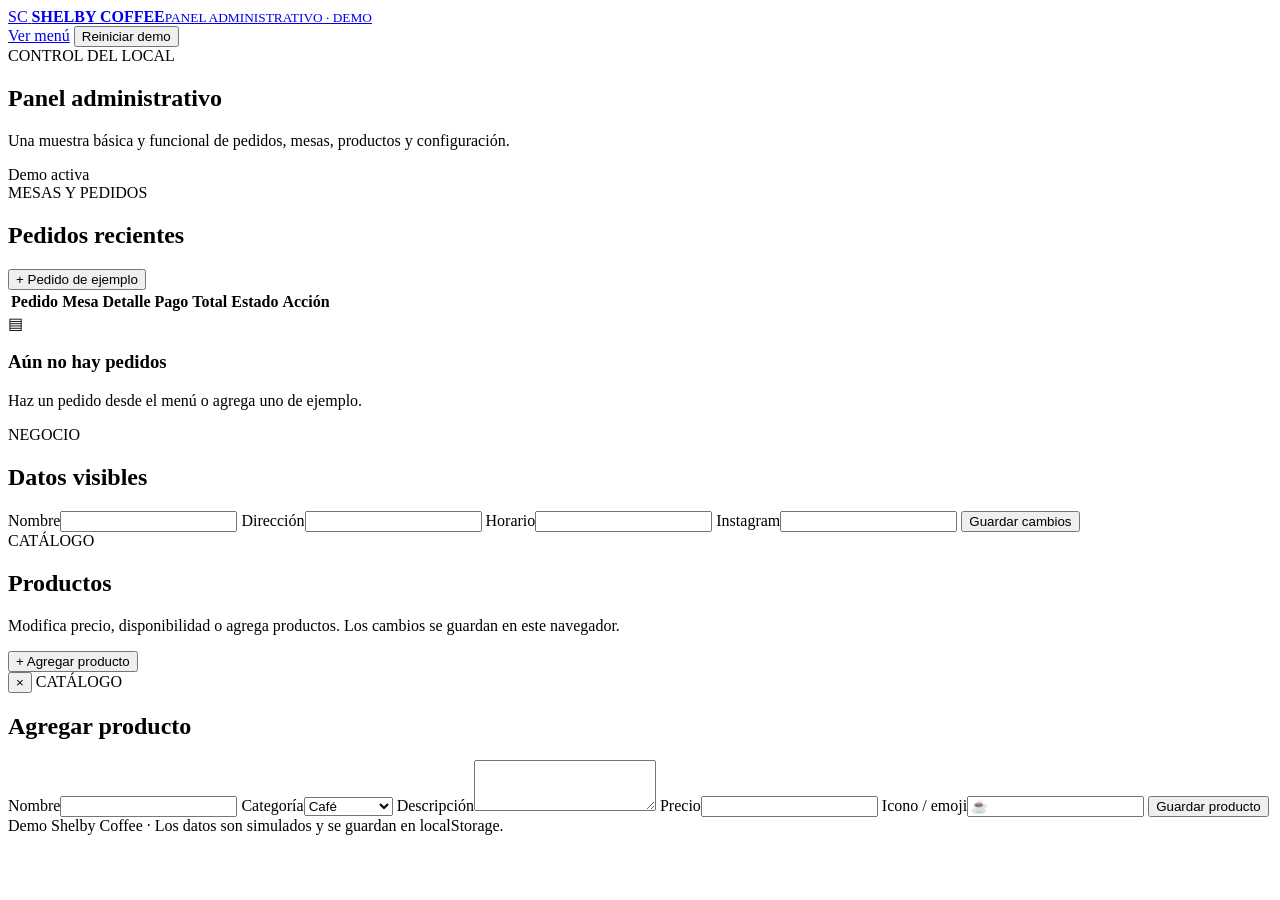
==== admin.html @ 5e713f21 "Add files via upload" ====
<!DOCTYPE html>
<html lang="es">
<head>
  <meta charset="UTF-8">
  <meta name="viewport" content="width=device-width, initial-scale=1.0">
  <title>Shelby Coffee | Panel administrativo demo</title>
  <link rel="stylesheet" href="assets/css/style.css">
</head>
<body class="admin-body">
  <header class="admin-topbar">
    <a class="brand" href="index.html">
      <span class="brand-mark">SC</span>
      <span><strong>SHELBY COFFEE</strong><small>PANEL ADMINISTRATIVO · DEMO</small></span>
    </a>
    <div class="admin-actions">
      <a class="btn btn-ghost light small" href="index.html">Ver menú</a>
      <button id="resetDemoBtn" class="btn btn-danger small">Reiniciar demo</button>
    </div>
  </header>

  <main class="admin-main">
    <section class="admin-heading">
      <div>
        <span class="eyebrow">CONTROL DEL LOCAL</span>
        <h1>Panel administrativo</h1>
        <p>Una muestra básica y funcional de pedidos, mesas, productos y configuración.</p>
      </div>
      <div class="live-chip"><span></span> Demo activa</div>
    </section>

    <section id="statsGrid" class="stats-grid"></section>

    <section class="admin-grid">
      <article class="admin-card admin-card-wide">
        <div class="card-heading">
          <div><span class="eyebrow">MESAS Y PEDIDOS</span><h2>Pedidos recientes</h2></div>
          <button id="seedOrderBtn" class="btn btn-secondary small">+ Pedido de ejemplo</button>
        </div>
        <div class="table-links" id="tableLinks"></div>
        <div class="table-scroll">
          <table class="orders-table">
            <thead><tr><th>Pedido</th><th>Mesa</th><th>Detalle</th><th>Pago</th><th>Total</th><th>Estado</th><th>Acción</th></tr></thead>
            <tbody id="ordersBody"></tbody>
          </table>
        </div>
        <div id="ordersEmpty" class="empty-state compact hidden"><span>▤</span><h3>Aún no hay pedidos</h3><p>Haz un pedido desde el menú o agrega uno de ejemplo.</p></div>
      </article>

      <article class="admin-card">
        <div class="card-heading"><div><span class="eyebrow">NEGOCIO</span><h2>Datos visibles</h2></div></div>
        <form id="settingsForm" class="settings-form">
          <label>Nombre<input class="input" name="name"></label>
          <label>Dirección<input class="input" name="address"></label>
          <label>Horario<input class="input" name="hours"></label>
          <label>Instagram<input class="input" name="instagram"></label>
          <button class="btn btn-primary full" type="submit">Guardar cambios</button>
        </form>
      </article>
    </section>

    <section class="admin-card products-admin">
      <div class="card-heading">
        <div><span class="eyebrow">CATÁLOGO</span><h2>Productos</h2><p>Modifica precio, disponibilidad o agrega productos. Los cambios se guardan en este navegador.</p></div>
        <button id="addProductBtn" class="btn btn-primary small">+ Agregar producto</button>
      </div>
      <div id="productAdminGrid" class="product-admin-grid"></div>
    </section>
  </main>

  <div id="productModal" class="modal hidden" role="dialog" aria-modal="true">
    <div class="modal-card modal-form-card">
      <button id="productModalClose" class="icon-button modal-close" aria-label="Cerrar">×</button>
      <span class="eyebrow">CATÁLOGO</span>
      <h2 id="productModalTitle">Agregar producto</h2>
      <form id="productForm" class="settings-form">
        <input type="hidden" name="id">
        <label>Nombre<input class="input" name="name" required></label>
        <label>Categoría<select class="input" name="category"><option>Café</option><option>Fríos</option><option>Desayunos</option><option>Dulce</option></select></label>
        <label>Descripción<textarea class="input" name="description" rows="3" required></textarea></label>
        <label>Precio<input class="input" type="number" min="0" step="100" name="price" required></label>
        <label>Icono / emoji<input class="input" name="icon" maxlength="4" placeholder="☕"></label>
        <button class="btn btn-primary full" type="submit">Guardar producto</button>
      </form>
    </div>
  </div>

  <footer class="admin-footer"><span>Demo Shelby Coffee · Los datos son simulados y se guardan en localStorage.</span></footer>
  <script type="module" src="assets/js/adminApp.js"></script>
</body>
</html>
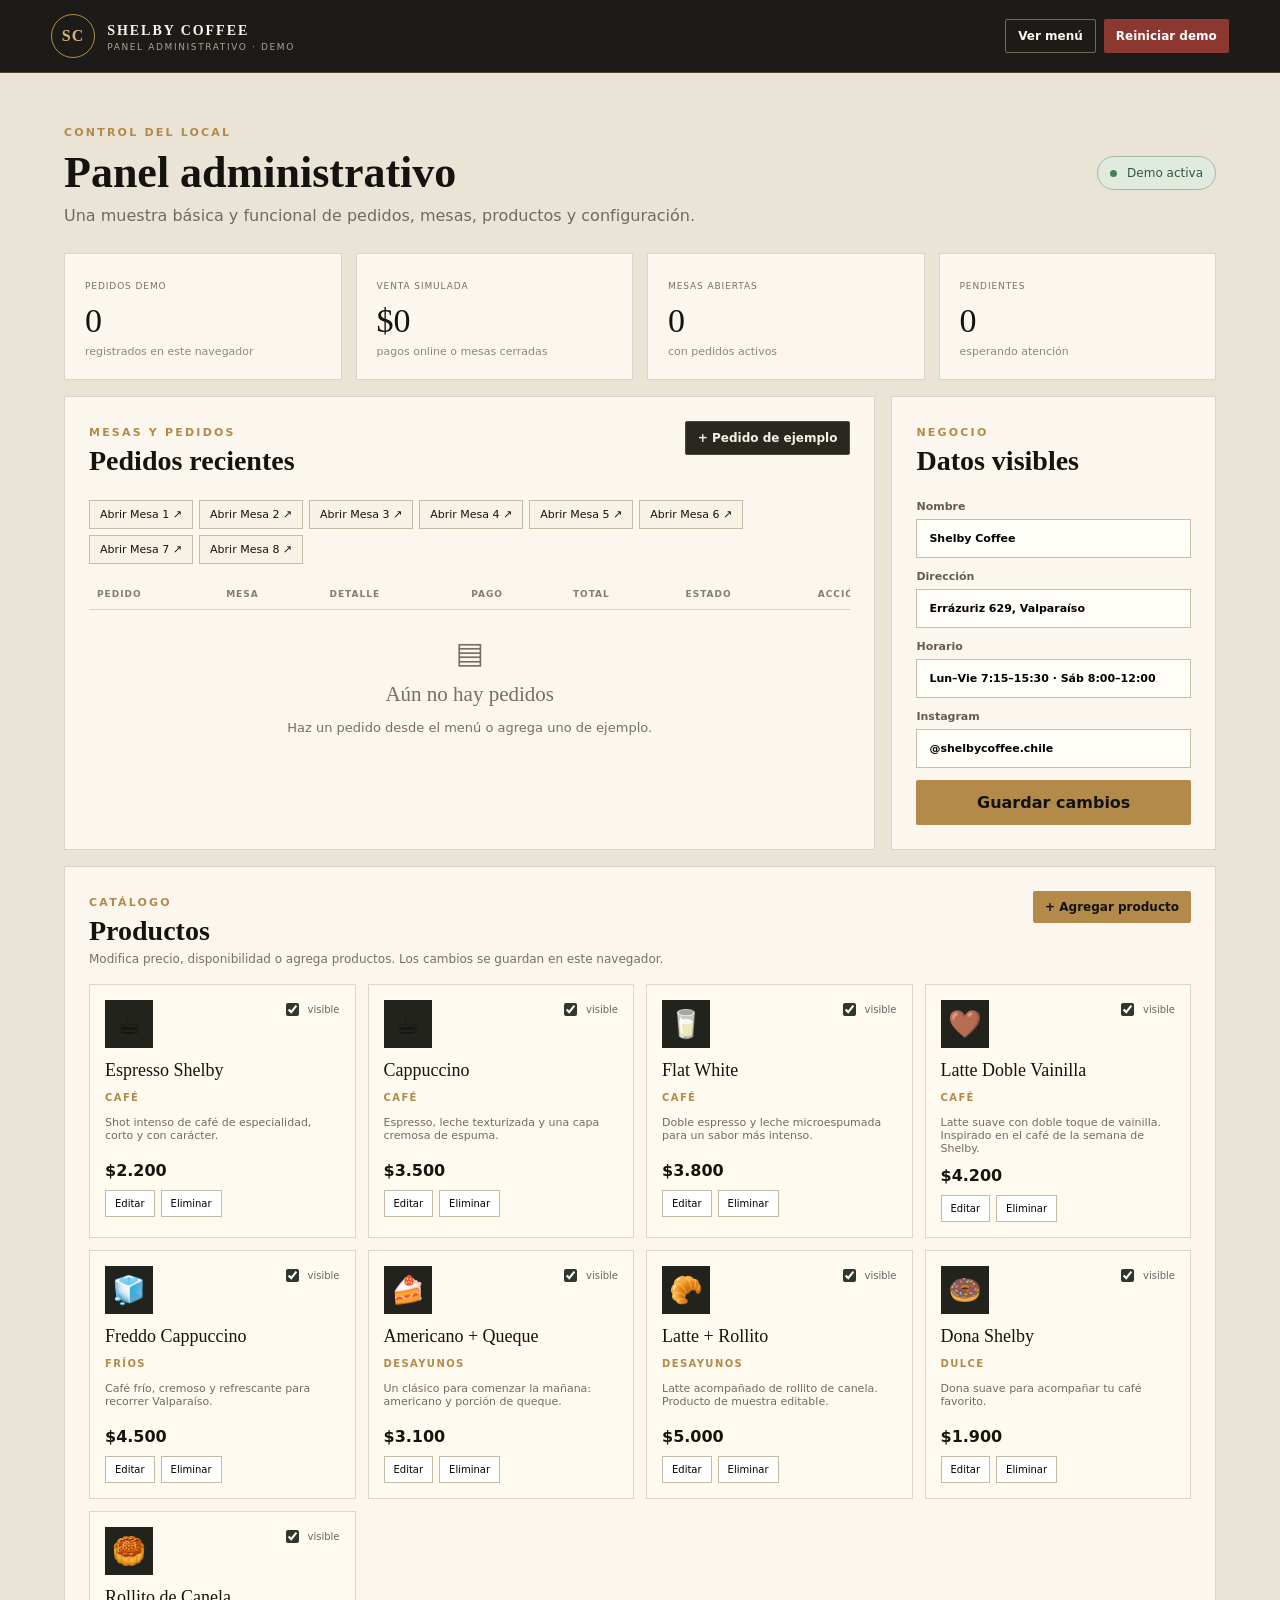
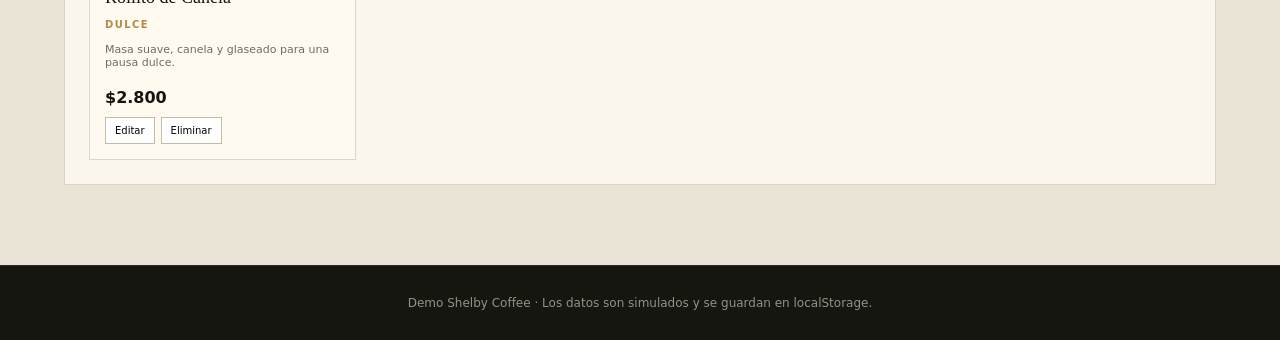
==== commit 58f6764b: "Add files via upload" ====
--- a/admin.html
+++ b/admin.html
@@ -4,7 +4,26 @@
   <meta charset="UTF-8">
   <meta name="viewport" content="width=device-width, initial-scale=1.0">
   <title>Shelby Coffee | Panel administrativo demo</title>
-  <link rel="stylesheet" href="assets/css/style.css">
+  <style>
+:root{
+  --ink:#14130f;--paper:#f3eee2;--paper-2:#e9e0cd;--gold:#b48a4a;--gold-2:#d2b37b;--dark:#171812;--dark-2:#22231d;--cream:#fbf7ee;--muted:#746f63;--danger:#8c3730;--success:#2f6b4d;--line:rgba(20,19,15,.15);--shadow:0 22px 70px rgba(0,0,0,.18)
+}
+*{box-sizing:border-box}html{scroll-behavior:smooth}body{margin:0;font-family:Inter,ui-sans-serif,system-ui,-apple-system,BlinkMacSystemFont,"Segoe UI",sans-serif;background:var(--paper);color:var(--ink)}body::before{content:"";position:fixed;inset:0;pointer-events:none;opacity:.16;background-image:radial-gradient(#5c4a32 .6px,transparent .6px);background-size:6px 6px;mix-blend-mode:multiply}a{color:inherit;text-decoration:none}button,input,textarea,select{font:inherit}button{cursor:pointer}.hidden{display:none!important}
+.topbar,.admin-topbar{position:sticky;top:0;z-index:30;display:flex;align-items:center;justify-content:space-between;padding:14px clamp(18px,4vw,58px);background:rgba(20,19,15,.96);color:var(--cream);border-bottom:1px solid rgba(180,138,74,.35);backdrop-filter:blur(14px)}.brand{display:flex;align-items:center;gap:12px}.brand-mark{width:44px;height:44px;border:1px solid var(--gold);border-radius:50%;display:grid;place-items:center;font-family:Georgia,serif;color:var(--gold-2);font-weight:700;letter-spacing:.08em}.brand strong{font-family:Georgia,serif;letter-spacing:.14em;font-size:14px}.brand small{display:block;color:#a9a493;font-size:9px;letter-spacing:.18em;margin-top:3px}.topbar nav{display:flex;gap:24px;align-items:center}.topbar nav a{font-size:13px;color:#d8d2c5}.topbar nav a:hover{color:var(--gold-2)}.nav-admin{border-left:1px solid #4c493f;padding-left:24px}.cart-button{border:1px solid var(--gold);background:transparent;color:var(--cream);border-radius:99px;padding:10px 15px}.cart-button span{display:inline-grid;place-items:center;margin-left:7px;background:var(--gold);color:#111;width:22px;height:22px;border-radius:50%;font-weight:800}
+.hero{min-height:650px;display:grid;grid-template-columns:1.1fr .9fr;align-items:center;gap:40px;padding:80px clamp(22px,7vw,110px);background:linear-gradient(115deg,#171812 0%,#222018 60%,#171812 100%);color:var(--cream);overflow:hidden;position:relative}.hero::after{content:"SHELBY";position:absolute;right:-20px;bottom:-68px;font:900 180px/1 Georgia,serif;color:rgba(255,255,255,.025);letter-spacing:.02em}.hero-content{max-width:680px;position:relative;z-index:2}.eyebrow{color:var(--gold);font-size:11px;font-weight:800;letter-spacing:.2em;text-transform:uppercase}.hero h1,.section-heading h2,.visit-section h2,.admin-heading h1,.card-heading h2,.drawer-header h2,.modal-card h2{font-family:Georgia,"Times New Roman",serif}.hero h1{font-size:clamp(48px,7vw,88px);line-height:.98;margin:18px 0 24px;font-weight:500}.hero h1 em{color:var(--gold-2);font-style:italic}.hero p{max-width:600px;color:#c7c0b2;font-size:17px;line-height:1.7}.hero-actions{display:flex;gap:12px;margin-top:30px;flex-wrap:wrap}.demo-note{font-size:11px!important;color:#777467!important;margin-top:24px!important}.btn{border:0;border-radius:2px;padding:13px 18px;font-weight:750;transition:.2s;display:inline-flex;align-items:center;justify-content:center;gap:8px}.btn:hover{transform:translateY(-1px)}.btn-primary{background:var(--gold);color:#12120f}.btn-primary:hover{background:var(--gold-2)}.btn-secondary{background:#282820;color:#f7f1e5;border:1px solid #504a3b}.btn-ghost{background:transparent;color:var(--cream);border:1px solid rgba(255,255,255,.25)}.btn-ghost.light{border-color:#746b56}.btn-danger{background:var(--danger);color:white}.btn.small{padding:9px 12px;font-size:12px}.btn.full{width:100%}
+.hero-card{justify-self:center;width:min(380px,82vw);aspect-ratio:.76;border:1px solid rgba(180,138,74,.55);background:linear-gradient(145deg,#2b2a23,#14140f);box-shadow:0 30px 90px rgba(0,0,0,.45);position:relative;display:flex;align-items:center;justify-content:center;flex-direction:column;gap:24px;transform:rotate(2deg)}.hero-card::before,.hero-card::after{content:"";position:absolute;inset:12px;border:1px solid rgba(180,138,74,.17)}.hero-card::after{inset:22px}.cap-icon{position:absolute;top:48px;font:80px/1 Georgia,serif;color:rgba(180,138,74,.2);transform:rotate(-8deg)}.coffee-cup{position:relative;width:190px;height:190px;margin-top:50px}.cup-body{position:absolute;left:34px;top:62px;width:120px;height:90px;border:3px solid var(--gold-2);border-radius:7px 7px 45px 45px;display:grid;place-items:center;color:var(--gold-2);font:700 28px Georgia,serif}.cup-handle{position:absolute;left:145px;top:78px;width:45px;height:52px;border:3px solid var(--gold-2);border-left:0;border-radius:0 30px 30px 0}.saucer{position:absolute;left:24px;top:160px;width:155px;height:16px;border-bottom:3px solid var(--gold-2);border-radius:50%}.steam{position:absolute;color:var(--gold-2);font:45px Georgia,serif;opacity:.7;transform:rotate(90deg)}.steam-one{left:67px;top:6px}.steam-two{left:103px;top:15px}.hero-card-label{font:12px Georgia,serif;letter-spacing:.3em;color:#cbc0a8}
+.service-strip{display:grid;grid-template-columns:repeat(4,1fr);padding:0 clamp(22px,7vw,110px);background:#26251f;color:white;border-top:1px solid #3c382f;border-bottom:1px solid #3c382f}.service-strip article{padding:25px 15px;display:flex;gap:14px;align-items:center;border-right:1px solid #3c382f}.service-strip article:last-child{border-right:0}.service-strip article>span{font:italic 24px Georgia,serif;color:var(--gold)}.service-strip strong,.service-strip small{display:block}.service-strip strong{font-family:Georgia,serif}.service-strip small{color:#908c80;margin-top:4px;font-size:11px}
+.menu-section{padding:85px clamp(22px,7vw,110px) 100px}.section-heading{display:flex;justify-content:space-between;align-items:flex-end;gap:20px;margin-bottom:30px}.section-heading h2{font-size:clamp(38px,5vw,58px);margin:8px 0 0;font-weight:500}.table-badge{border:1px solid var(--gold);padding:10px 14px;font-size:12px;background:#efe5d1}.filters{display:flex;gap:8px;overflow:auto;padding-bottom:12px;margin-bottom:25px}.filter-btn{white-space:nowrap;background:transparent;border:1px solid #bdb4a2;padding:9px 14px;border-radius:99px;color:#5c574d}.filter-btn.active{background:var(--ink);color:white;border-color:var(--ink)}.product-grid{display:grid;grid-template-columns:repeat(3,minmax(0,1fr));gap:18px}.product-card{background:rgba(251,247,238,.74);border:1px solid var(--line);min-height:280px;display:flex;flex-direction:column;overflow:hidden;transition:.2s}.product-card:hover{transform:translateY(-3px);box-shadow:0 18px 45px rgba(36,31,22,.09)}.product-art{height:138px;background:linear-gradient(145deg,#2c2c25,#171812);display:grid;place-items:center;position:relative;overflow:hidden}.product-art::after{content:"";position:absolute;width:120px;height:120px;border:1px solid rgba(180,138,74,.2);border-radius:50%}.product-icon{font-size:58px;filter:grayscale(.2);z-index:1}.product-info{padding:20px;display:flex;flex-direction:column;flex:1}.product-category{font-size:10px;letter-spacing:.14em;color:var(--gold);font-weight:800;text-transform:uppercase}.product-info h3{font:500 22px Georgia,serif;margin:7px 0}.product-info p{font-size:13px;color:#706a5f;line-height:1.55;margin:0 0 18px;flex:1}.product-bottom{display:flex;align-items:center;justify-content:space-between;gap:12px}.product-price{font:700 18px Georgia,serif}.add-btn{border:0;background:var(--ink);color:white;width:38px;height:38px;border-radius:50%;font-size:22px;line-height:1}.add-btn:hover{background:var(--gold);color:var(--ink)}
+.visit-section{margin:0 clamp(22px,7vw,110px) 90px;background:var(--gold);color:#15140f;padding:45px;display:flex;justify-content:space-between;align-items:center;gap:20px}.visit-section .eyebrow{color:#4d3b22}.visit-section h2{font-size:36px;margin:8px 0}.visit-section p{margin:0;color:#4f4433}.visit-section .btn{color:#15140f;border-color:#6f552c}
+.drawer{position:fixed;inset:0;z-index:60;pointer-events:none;opacity:0;transition:.25s}.drawer.open{pointer-events:auto;opacity:1}.drawer-backdrop{position:absolute;inset:0;background:rgba(0,0,0,.55)}.drawer-panel{position:absolute;right:0;top:0;height:100%;width:min(480px,100%);background:var(--cream);padding:28px;transform:translateX(100%);transition:.25s;display:flex;flex-direction:column;overflow:auto}.drawer.open .drawer-panel{transform:translateX(0)}.drawer-header{display:flex;justify-content:space-between;align-items:flex-start;border-bottom:1px solid var(--line);padding-bottom:18px}.drawer-header h2{font-size:34px;margin:5px 0}.icon-button{width:38px;height:38px;border:1px solid var(--line);background:transparent;font-size:24px;border-radius:50%}.cart-items{display:flex;flex-direction:column;gap:10px;padding:18px 0}.cart-row{display:grid;grid-template-columns:1fr auto;gap:10px;border-bottom:1px solid var(--line);padding:12px 0}.cart-row h4{font:500 17px Georgia,serif;margin:0 0 5px}.cart-row small{color:var(--muted)}.qty-controls{display:flex;align-items:center;gap:8px}.qty-controls button{width:26px;height:26px;border:1px solid var(--line);background:white}.cart-footer{margin-top:auto;border-top:1px solid var(--line);padding-top:20px}.cart-total{display:flex;justify-content:space-between;font-size:18px;margin-bottom:18px}.cart-total strong{font:700 24px Georgia,serif}.field-label{font-size:12px;font-weight:700}.input{width:100%;border:1px solid #c7bdab;background:#fffdf8;padding:12px;margin-top:6px;outline:none}.input:focus{border-color:var(--gold)}.payment-options{display:grid;gap:8px;margin-top:14px}.fine-print{display:block;color:#7d766a;line-height:1.45;margin-top:12px}.empty-state{text-align:center;padding:45px 15px;color:#766f62}.empty-state span{font-size:42px}.empty-state h3{font:500 21px Georgia,serif;margin:12px 0 6px}.empty-state p{font-size:13px}.empty-state.compact{padding:25px}.empty-state.compact span{font-size:30px}
+.modal{position:fixed;inset:0;background:rgba(0,0,0,.65);z-index:100;display:grid;place-items:center;padding:20px}.modal-card{position:relative;background:var(--cream);max-width:480px;width:100%;padding:42px;text-align:center;box-shadow:var(--shadow)}.modal-close{position:absolute;right:15px;top:15px}.modal-icon{width:66px;height:66px;border:1px solid var(--gold);border-radius:50%;display:grid;place-items:center;margin:0 auto 20px;font-size:30px;color:var(--gold)}.modal-card h2{font-size:32px;margin:0 0 10px}.modal-card p{color:#6f685c;line-height:1.6}.modal-actions{display:grid;gap:8px;margin-top:20px}.modal-form-card{text-align:left;max-height:90vh;overflow:auto}.modal-form-card h2{margin-top:8px}.modal-form-card .modal-close{z-index:2}
+footer{display:flex;justify-content:space-between;gap:20px;flex-wrap:wrap;padding:30px clamp(22px,7vw,110px);background:#151610;color:#969184;font-size:12px;border-top:1px solid #2d2e27}footer a{color:var(--gold)}
+.admin-body{background:#eae4d7}.admin-topbar{position:sticky}.admin-actions{display:flex;gap:8px}.admin-main{padding:48px clamp(18px,5vw,70px) 80px;max-width:1500px;margin:auto}.admin-heading{display:flex;justify-content:space-between;align-items:center;gap:20px;margin-bottom:28px}.admin-heading h1{font-size:44px;margin:7px 0 8px}.admin-heading p{margin:0;color:#706a5f}.live-chip{background:#e0eadf;border:1px solid #a7b9a5;color:#37553e;padding:9px 12px;border-radius:99px;font-size:12px}.live-chip span{display:inline-block;width:7px;height:7px;background:#438257;border-radius:50%;margin-right:6px}.stats-grid{display:grid;grid-template-columns:repeat(4,1fr);gap:14px;margin-bottom:16px}.stat-card{background:var(--cream);border:1px solid var(--line);padding:20px}.stat-card small{color:#777164;text-transform:uppercase;letter-spacing:.1em;font-size:9px}.stat-card strong{display:block;font:500 34px Georgia,serif;margin-top:9px}.stat-card span{font-size:11px;color:#8f8779}.admin-grid{display:grid;grid-template-columns:2fr .8fr;gap:16px;margin-bottom:16px}.admin-card{background:var(--cream);border:1px solid var(--line);padding:24px}.admin-card-wide{min-width:0}.card-heading{display:flex;justify-content:space-between;align-items:flex-start;gap:16px;margin-bottom:18px}.card-heading h2{font-size:28px;margin:5px 0}.card-heading p{font-size:12px;color:#777064;margin:4px 0 0}.table-links{display:flex;gap:6px;flex-wrap:wrap;margin-bottom:15px}.table-link{border:1px solid #c6baa7;background:#f8f2e6;padding:7px 10px;font-size:11px}.table-link:hover{background:var(--gold)}.table-scroll{overflow:auto}.orders-table{width:100%;border-collapse:collapse;min-width:850px}.orders-table th{text-align:left;font-size:9px;letter-spacing:.11em;text-transform:uppercase;color:#857d6e;border-bottom:1px solid var(--line);padding:10px 8px}.orders-table td{border-bottom:1px solid var(--line);padding:13px 8px;font-size:12px;vertical-align:top}.order-id{font-family:Georgia,serif;font-weight:700}.pill{display:inline-block;border-radius:99px;padding:5px 8px;font-size:10px;font-weight:700}.pill.pending{background:#f4e6bd;color:#6f561c}.pill.preparing{background:#dbe5ef;color:#38536a}.pill.ready{background:#d8eadb;color:#2e5a37}.pill.closed{background:#ddd9d2;color:#625e57}.pill.online{background:#d9e8df;color:#275339}.pill.waiter{background:#e8dfd3;color:#664b2f}.status-select{border:1px solid #c7bdab;background:white;padding:7px}.settings-form{display:grid;gap:12px}.settings-form label{font-size:11px;font-weight:750;color:#625d53}.settings-form textarea{resize:vertical}.products-admin{margin-top:0}.product-admin-grid{display:grid;grid-template-columns:repeat(4,minmax(0,1fr));gap:12px}.admin-product{border:1px solid var(--line);background:#fffaf0;padding:15px}.admin-product-top{display:flex;justify-content:space-between;gap:10px;align-items:flex-start}.admin-product-icon{width:48px;height:48px;display:grid;place-items:center;background:#22231d;font-size:27px}.admin-product h3{font:500 18px Georgia,serif;margin:12px 0 5px}.admin-product p{font-size:11px;color:#716b60;min-height:34px}.admin-product-price{font-weight:800;margin:10px 0}.admin-product-actions{display:flex;gap:6px}.mini-btn{border:1px solid #c6baa7;background:white;padding:7px 9px;font-size:10px}.mini-btn:hover{background:#eee4d2}.toggle{display:flex;align-items:center;gap:6px;font-size:10px;color:#666}.toggle input{accent-color:#30372c}.admin-footer{justify-content:center}
+@media(max-width:1050px){.product-grid{grid-template-columns:repeat(2,1fr)}.stats-grid{grid-template-columns:repeat(2,1fr)}.admin-grid{grid-template-columns:1fr}.product-admin-grid{grid-template-columns:repeat(3,1fr)}}
+@media(max-width:760px){.topbar nav{display:none}.topbar,.admin-topbar{padding:12px 16px}.brand strong{font-size:12px}.brand-mark{width:38px;height:38px}.hero{grid-template-columns:1fr;min-height:auto;padding:70px 22px}.hero-card{display:none}.service-strip{grid-template-columns:repeat(2,1fr);padding:0 16px}.service-strip article:nth-child(2){border-right:0}.product-grid{grid-template-columns:1fr}.visit-section{margin:0 22px 60px;padding:30px;flex-direction:column;align-items:flex-start}.section-heading{align-items:flex-start;flex-direction:column}.admin-heading{align-items:flex-start;flex-direction:column}.stats-grid{grid-template-columns:1fr 1fr}.product-admin-grid{grid-template-columns:1fr 1fr}.admin-actions .btn-ghost{display:none}.modal-card{padding:32px 24px}.drawer-panel{padding:22px}}
+@media(max-width:480px){.stats-grid,.product-admin-grid{grid-template-columns:1fr}.service-strip article{padding:18px 8px}.hero h1{font-size:48px}.menu-section{padding-top:60px}.cart-button{padding:8px 11px}.admin-heading h1{font-size:36px}}
+
+</style>
 </head>
 <body class="admin-body">
   <header class="admin-topbar">
@@ -85,6 +104,133 @@
   </div>
 
   <footer class="admin-footer"><span>Demo Shelby Coffee · Los datos son simulados y se guardan en localStorage.</span></footer>
-  <script type="module" src="assets/js/adminApp.js"></script>
+  <script>
+const KEYS = {
+  products: 'shelby_demo_products',
+  cart: 'shelby_demo_cart',
+  orders: 'shelby_demo_orders',
+  settings: 'shelby_demo_settings'
+};
+
+const defaultProducts = [
+  {id:1,name:'Espresso Shelby',category:'Café',description:'Shot intenso de café de especialidad, corto y con carácter.',price:2200,icon:'☕',active:true},
+  {id:2,name:'Cappuccino',category:'Café',description:'Espresso, leche texturizada y una capa cremosa de espuma.',price:3500,icon:'☕',active:true},
+  {id:3,name:'Flat White',category:'Café',description:'Doble espresso y leche microespumada para un sabor más intenso.',price:3800,icon:'🥛',active:true},
+  {id:4,name:'Latte Doble Vainilla',category:'Café',description:'Latte suave con doble toque de vainilla. Inspirado en el café de la semana de Shelby.',price:4200,icon:'🤎',active:true},
+  {id:5,name:'Freddo Cappuccino',category:'Fríos',description:'Café frío, cremoso y refrescante para recorrer Valparaíso.',price:4500,icon:'🧊',active:true},
+  {id:6,name:'Americano + Queque',category:'Desayunos',description:'Un clásico para comenzar la mañana: americano y porción de queque.',price:3100,icon:'🍰',active:true},
+  {id:7,name:'Latte + Rollito',category:'Desayunos',description:'Latte acompañado de rollito de canela. Producto de muestra editable.',price:5000,icon:'🥐',active:true},
+  {id:8,name:'Dona Shelby',category:'Dulce',description:'Dona suave para acompañar tu café favorito.',price:1900,icon:'🍩',active:true},
+  {id:9,name:'Rollito de Canela',category:'Dulce',description:'Masa suave, canela y glaseado para una pausa dulce.',price:2800,icon:'🥮',active:true}
+];
+
+const defaultSettings = {
+  name:'Shelby Coffee',
+  address:'Errázuriz 629, Valparaíso',
+  hours:'Lun–Vie 7:15–15:30 · Sáb 8:00–12:00',
+  instagram:'@shelbycoffee.chile'
+};
+
+function read(key, fallback){
+  try { const raw = localStorage.getItem(key); return raw ? JSON.parse(raw) : fallback; }
+  catch { return fallback; }
+}
+function write(key, value){ localStorage.setItem(key, JSON.stringify(value)); }
+
+const Store = {
+  getProducts(){
+    const products = read(KEYS.products, null);
+    if (!products) { write(KEYS.products, defaultProducts); return JSON.parse(JSON.stringify(defaultProducts)); }
+    return products;
+  },
+  saveProducts(products){ write(KEYS.products, products); },
+  getCart(){ return read(KEYS.cart, []); },
+  saveCart(cart){ write(KEYS.cart, cart); },
+  clearCart(){ write(KEYS.cart, []); },
+  getOrders(){ return read(KEYS.orders, []); },
+  saveOrders(orders){ write(KEYS.orders, orders); },
+  getSettings(){
+    const settings = read(KEYS.settings, null);
+    if (!settings) { write(KEYS.settings, defaultSettings); return {...defaultSettings}; }
+    return settings;
+  },
+  saveSettings(settings){ write(KEYS.settings, settings); },
+  reset(){ Object.values(KEYS).forEach(key => localStorage.removeItem(key)); }
+};
+
+
+class AdminController {
+  getProducts(){return Store.getProducts()}
+  getOrders(){return Store.getOrders()}
+  getSettings(){return Store.getSettings()}
+  saveSettings(settings){Store.saveSettings(settings)}
+  saveProduct(data){
+    const products=Store.getProducts();const id=Number(data.id);
+    if(id){const index=products.findIndex(p=>p.id===id);if(index>=0)products[index]={...products[index],...data,id,price:Number(data.price)};}
+    else {const newId=Math.max(0,...products.map(p=>p.id))+1;products.push({...data,id:newId,price:Number(data.price),active:true});}
+    Store.saveProducts(products);
+  }
+  toggleProduct(id,active){const p=Store.getProducts();const item=p.find(x=>x.id===id);if(item)item.active=active;Store.saveProducts(p)}
+  deleteProduct(id){Store.saveProducts(Store.getProducts().filter(p=>p.id!==id))}
+  updateOrder(id,status){const o=Store.getOrders();const item=o.find(x=>x.id===id);if(item)item.status=status;Store.saveOrders(o)}
+  seedOrder(){
+    const products=Store.getProducts().filter(p=>p.active); if(products.length<2)return;
+    const orders=Store.getOrders(); const a=products[0],b=products[Math.min(5,products.length-1)];
+    orders.unshift({id:Date.now(),number:String(orders.length+1).padStart(3,'0'),table:Math.floor(Math.random()*6)+1,customerName:'Cliente demo',items:[{id:a.id,name:a.name,qty:2,price:a.price},{id:b.id,name:b.name,qty:1,price:b.price}],total:a.price*2+b.price,paymentType:'mesero',paymentStatus:'pendiente',status:'Pendiente',createdAt:new Date().toISOString()});Store.saveOrders(orders);
+  }
+  getStats(){
+    const o=Store.getOrders(); const open=o.filter(x=>x.status!=='Cerrado'); const total=o.filter(x=>x.paymentType==='online'||x.status==='Cerrado').reduce((s,x)=>s+x.total,0);
+    return {orders:o.length,sales:total,openTables:new Set(open.filter(x=>Number.isInteger(Number(x.table))).map(x=>x.table)).size,pending:o.filter(x=>x.status==='Pendiente').length};
+  }
+  reset(){Store.reset();Store.saveProducts(defaultProducts);Store.saveSettings(defaultSettings)}
+}
+
+const money=v=>new Intl.NumberFormat('es-CL',{style:'currency',currency:'CLP',maximumFractionDigits:0}).format(v);
+class AdminView{
+  constructor(c){this.c=c}
+  init(){this.renderAll();this.bind()}
+  renderAll(){this.renderStats();this.renderOrders();this.renderProducts();this.renderSettings();this.renderTableLinks()}
+  renderStats(){const s=this.c.getStats();document.querySelector('#statsGrid').innerHTML=`
+    <div class="stat-card"><small>Pedidos demo</small><strong>${s.orders}</strong><span>registrados en este navegador</span></div>
+    <div class="stat-card"><small>Venta simulada</small><strong>${money(s.sales)}</strong><span>pagos online o mesas cerradas</span></div>
+    <div class="stat-card"><small>Mesas abiertas</small><strong>${s.openTables}</strong><span>con pedidos activos</span></div>
+    <div class="stat-card"><small>Pendientes</small><strong>${s.pending}</strong><span>esperando atención</span></div>`}
+  renderOrders(){
+    const orders=this.c.getOrders();const body=document.querySelector('#ordersBody'),empty=document.querySelector('#ordersEmpty');
+    if(!orders.length){body.innerHTML='';empty.classList.remove('hidden');return}empty.classList.add('hidden');
+    body.innerHTML=orders.map(o=>`<tr><td><span class="order-id">#${o.number}</span><br><small>${new Date(o.createdAt).toLocaleTimeString('es-CL',{hour:'2-digit',minute:'2-digit'})}</small></td>
+      <td><strong>${o.table==='Retiro'?'Retiro':'Mesa '+o.table}</strong>${o.customerName?`<br><small>${o.customerName}</small>`:''}</td>
+      <td>${o.items.map(i=>`${i.qty}× ${i.name}`).join('<br>')}</td><td><span class="pill ${o.paymentType==='online'?'online':'waiter'}">${o.paymentType==='online'?'Online demo':'Mesero'}</span></td>
+      <td><strong>${money(o.total)}</strong></td><td><span class="pill ${this.statusClass(o.status)}">${o.status}</span></td>
+      <td><select class="status-select" data-order-status="${o.id}"><option ${o.status==='Pendiente'?'selected':''}>Pendiente</option><option ${o.status==='Preparando'?'selected':''}>Preparando</option><option ${o.status==='Listo'?'selected':''}>Listo</option><option ${o.status==='Cerrado'?'selected':''}>Cerrado</option></select></td></tr>`).join('')
+  }
+  statusClass(s){return s==='Pendiente'?'pending':s==='Preparando'?'preparing':s==='Listo'?'ready':'closed'}
+  renderProducts(){
+    const root=document.querySelector('#productAdminGrid');root.innerHTML=this.c.getProducts().map(p=>`<article class="admin-product"><div class="admin-product-top"><div class="admin-product-icon">${p.icon||'☕'}</div><label class="toggle"><input type="checkbox" data-toggle-product="${p.id}" ${p.active?'checked':''}> visible</label></div>
+      <h3>${p.name}</h3><span class="product-category">${p.category}</span><p>${p.description}</p><div class="admin-product-price">${money(p.price)}</div><div class="admin-product-actions"><button class="mini-btn" data-edit-product="${p.id}">Editar</button><button class="mini-btn" data-delete-product="${p.id}">Eliminar</button></div></article>`).join('')
+  }
+  renderSettings(){const s=this.c.getSettings();const f=document.querySelector('#settingsForm');Object.entries(s).forEach(([k,v])=>{if(f.elements[k])f.elements[k].value=v})}
+  renderTableLinks(){const root=document.querySelector('#tableLinks');root.innerHTML=Array.from({length:8},(_,i)=>`<a class="table-link" href="index.html?mesa=${i+1}" target="_blank">Abrir Mesa ${i+1} ↗</a>`).join('')}
+  openProduct(product=null){
+    const modal=document.querySelector('#productModal'),f=document.querySelector('#productForm');f.reset();f.elements.id.value=product?.id||'';f.elements.name.value=product?.name||'';f.elements.category.value=product?.category||'Café';f.elements.description.value=product?.description||'';f.elements.price.value=product?.price||'';f.elements.icon.value=product?.icon||'☕';document.querySelector('#productModalTitle').textContent=product?'Editar producto':'Agregar producto';modal.classList.remove('hidden')
+  }
+  closeProduct(){document.querySelector('#productModal').classList.add('hidden')}
+  bind(){
+    document.querySelector('#seedOrderBtn').addEventListener('click',()=>{this.c.seedOrder();this.renderAll()});
+    document.querySelector('#resetDemoBtn').addEventListener('click',()=>{if(confirm('¿Reiniciar todos los datos de la demo?')){this.c.reset();this.renderAll()}});
+    document.querySelector('#settingsForm').addEventListener('submit',e=>{e.preventDefault();const data=Object.fromEntries(new FormData(e.currentTarget));this.c.saveSettings(data);alert('Datos guardados en la demo.')});
+    document.querySelector('#ordersBody').addEventListener('change',e=>{if(!e.target.matches('[data-order-status]'))return;this.c.updateOrder(Number(e.target.dataset.orderStatus),e.target.value);this.renderStats();this.renderOrders()});
+    document.querySelector('#addProductBtn').addEventListener('click',()=>this.openProduct());document.querySelector('#productModalClose').addEventListener('click',()=>this.closeProduct());
+    document.querySelector('#productAdminGrid').addEventListener('click',e=>{const edit=e.target.closest('[data-edit-product]'),del=e.target.closest('[data-delete-product]');if(edit){const p=this.c.getProducts().find(x=>x.id===Number(edit.dataset.editProduct));this.openProduct(p)}if(del&&confirm('¿Eliminar este producto de la demo?')){this.c.deleteProduct(Number(del.dataset.deleteProduct));this.renderProducts()}});
+    document.querySelector('#productAdminGrid').addEventListener('change',e=>{if(e.target.matches('[data-toggle-product]'))this.c.toggleProduct(Number(e.target.dataset.toggleProduct),e.target.checked)});
+    document.querySelector('#productForm').addEventListener('submit',e=>{e.preventDefault();const data=Object.fromEntries(new FormData(e.currentTarget));this.c.saveProduct(data);this.closeProduct();this.renderProducts()});
+  }
+}
+
+
+
+new AdminView(new AdminController()).init();
+
+</script>
 </body>
 </html>
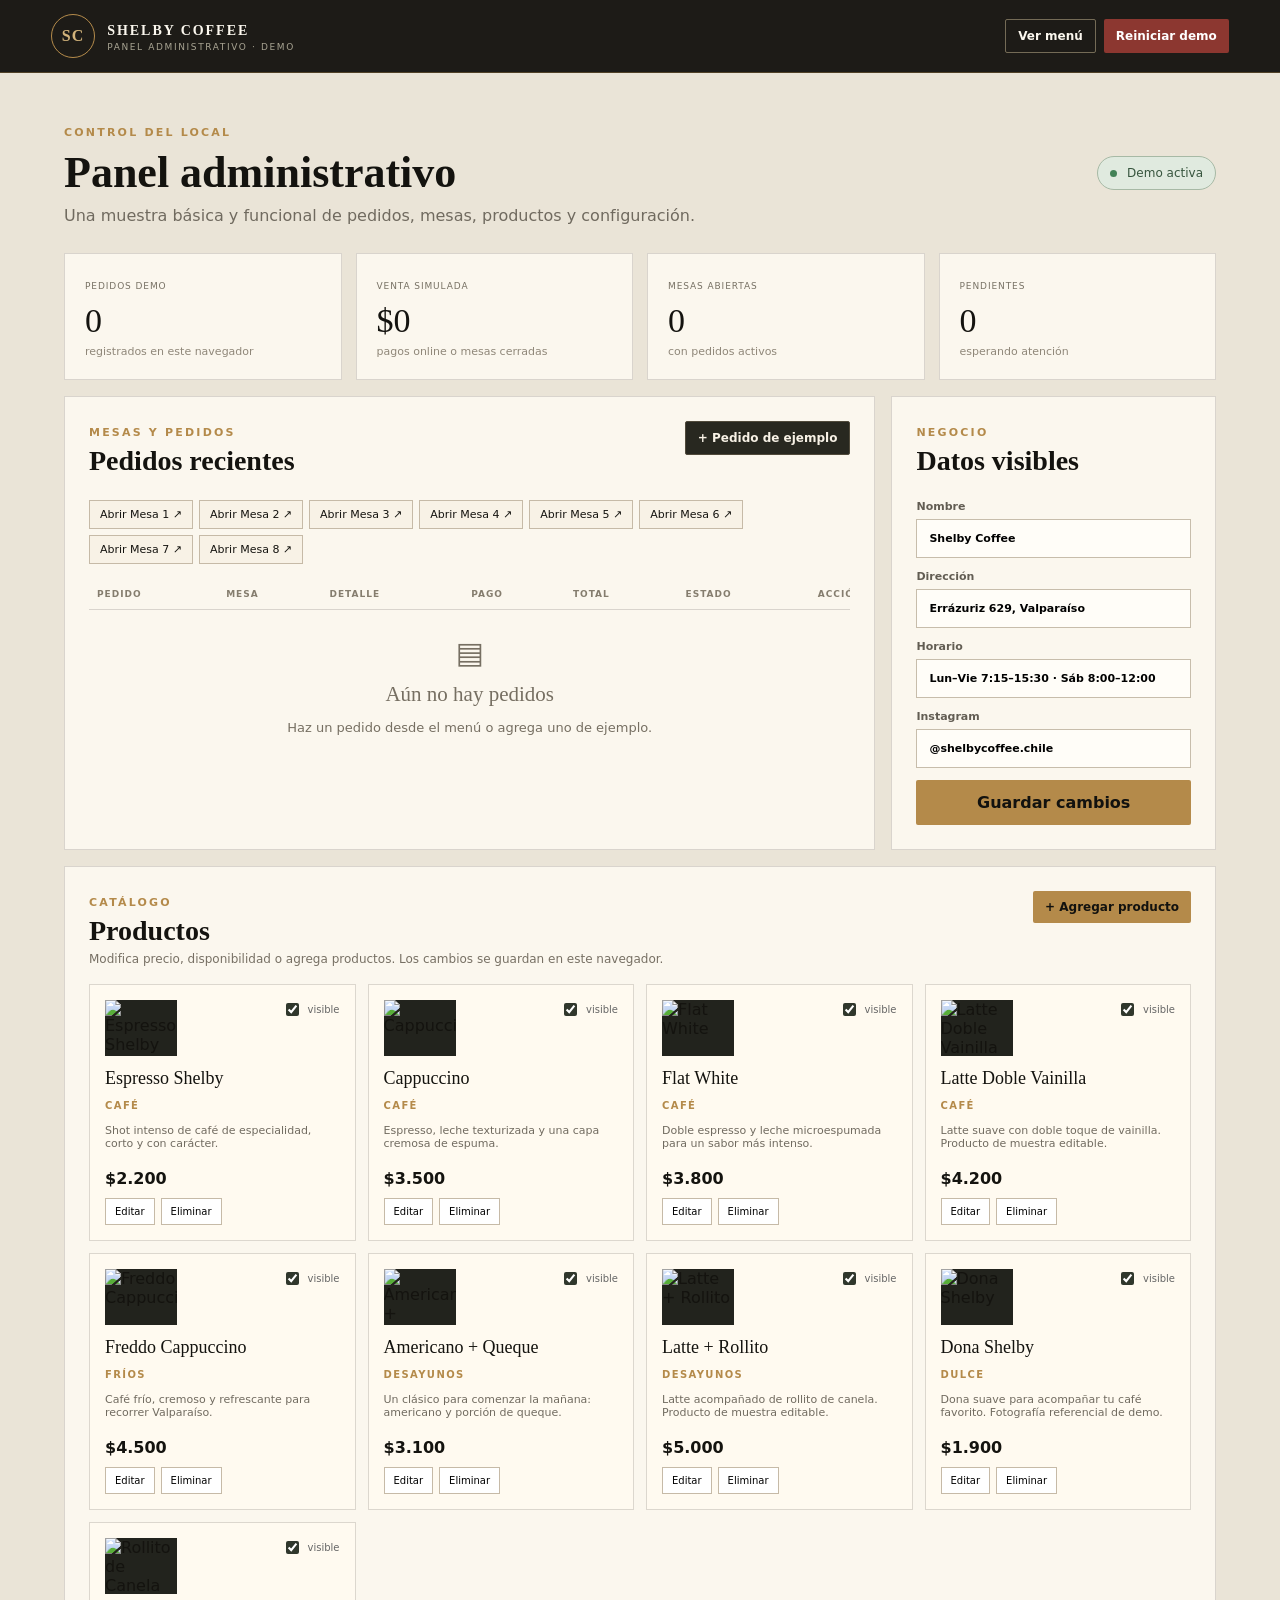
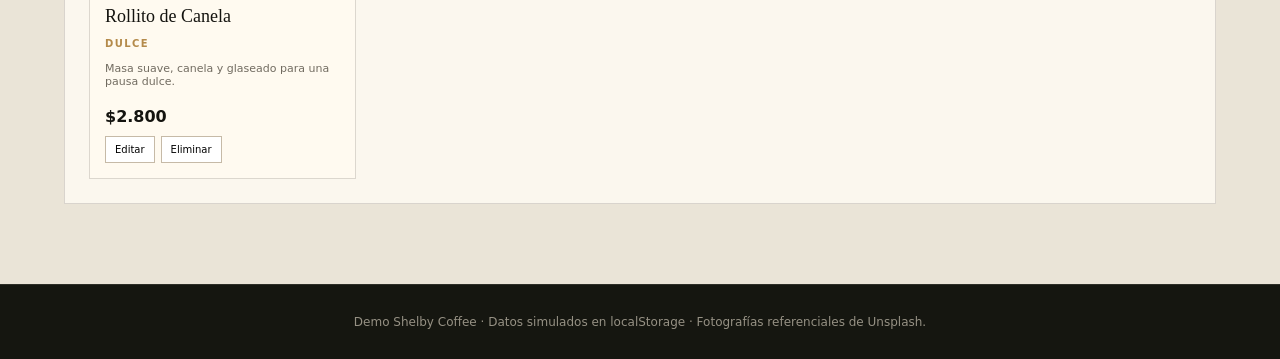
==== commit 3e0fe7d3: "Add files via upload" ====
--- a/admin.html
+++ b/admin.html
@@ -18,7 +18,7 @@
 .drawer{position:fixed;inset:0;z-index:60;pointer-events:none;opacity:0;transition:.25s}.drawer.open{pointer-events:auto;opacity:1}.drawer-backdrop{position:absolute;inset:0;background:rgba(0,0,0,.55)}.drawer-panel{position:absolute;right:0;top:0;height:100%;width:min(480px,100%);background:var(--cream);padding:28px;transform:translateX(100%);transition:.25s;display:flex;flex-direction:column;overflow:auto}.drawer.open .drawer-panel{transform:translateX(0)}.drawer-header{display:flex;justify-content:space-between;align-items:flex-start;border-bottom:1px solid var(--line);padding-bottom:18px}.drawer-header h2{font-size:34px;margin:5px 0}.icon-button{width:38px;height:38px;border:1px solid var(--line);background:transparent;font-size:24px;border-radius:50%}.cart-items{display:flex;flex-direction:column;gap:10px;padding:18px 0}.cart-row{display:grid;grid-template-columns:1fr auto;gap:10px;border-bottom:1px solid var(--line);padding:12px 0}.cart-row h4{font:500 17px Georgia,serif;margin:0 0 5px}.cart-row small{color:var(--muted)}.qty-controls{display:flex;align-items:center;gap:8px}.qty-controls button{width:26px;height:26px;border:1px solid var(--line);background:white}.cart-footer{margin-top:auto;border-top:1px solid var(--line);padding-top:20px}.cart-total{display:flex;justify-content:space-between;font-size:18px;margin-bottom:18px}.cart-total strong{font:700 24px Georgia,serif}.field-label{font-size:12px;font-weight:700}.input{width:100%;border:1px solid #c7bdab;background:#fffdf8;padding:12px;margin-top:6px;outline:none}.input:focus{border-color:var(--gold)}.payment-options{display:grid;gap:8px;margin-top:14px}.fine-print{display:block;color:#7d766a;line-height:1.45;margin-top:12px}.empty-state{text-align:center;padding:45px 15px;color:#766f62}.empty-state span{font-size:42px}.empty-state h3{font:500 21px Georgia,serif;margin:12px 0 6px}.empty-state p{font-size:13px}.empty-state.compact{padding:25px}.empty-state.compact span{font-size:30px}
 .modal{position:fixed;inset:0;background:rgba(0,0,0,.65);z-index:100;display:grid;place-items:center;padding:20px}.modal-card{position:relative;background:var(--cream);max-width:480px;width:100%;padding:42px;text-align:center;box-shadow:var(--shadow)}.modal-close{position:absolute;right:15px;top:15px}.modal-icon{width:66px;height:66px;border:1px solid var(--gold);border-radius:50%;display:grid;place-items:center;margin:0 auto 20px;font-size:30px;color:var(--gold)}.modal-card h2{font-size:32px;margin:0 0 10px}.modal-card p{color:#6f685c;line-height:1.6}.modal-actions{display:grid;gap:8px;margin-top:20px}.modal-form-card{text-align:left;max-height:90vh;overflow:auto}.modal-form-card h2{margin-top:8px}.modal-form-card .modal-close{z-index:2}
 footer{display:flex;justify-content:space-between;gap:20px;flex-wrap:wrap;padding:30px clamp(22px,7vw,110px);background:#151610;color:#969184;font-size:12px;border-top:1px solid #2d2e27}footer a{color:var(--gold)}
-.admin-body{background:#eae4d7}.admin-topbar{position:sticky}.admin-actions{display:flex;gap:8px}.admin-main{padding:48px clamp(18px,5vw,70px) 80px;max-width:1500px;margin:auto}.admin-heading{display:flex;justify-content:space-between;align-items:center;gap:20px;margin-bottom:28px}.admin-heading h1{font-size:44px;margin:7px 0 8px}.admin-heading p{margin:0;color:#706a5f}.live-chip{background:#e0eadf;border:1px solid #a7b9a5;color:#37553e;padding:9px 12px;border-radius:99px;font-size:12px}.live-chip span{display:inline-block;width:7px;height:7px;background:#438257;border-radius:50%;margin-right:6px}.stats-grid{display:grid;grid-template-columns:repeat(4,1fr);gap:14px;margin-bottom:16px}.stat-card{background:var(--cream);border:1px solid var(--line);padding:20px}.stat-card small{color:#777164;text-transform:uppercase;letter-spacing:.1em;font-size:9px}.stat-card strong{display:block;font:500 34px Georgia,serif;margin-top:9px}.stat-card span{font-size:11px;color:#8f8779}.admin-grid{display:grid;grid-template-columns:2fr .8fr;gap:16px;margin-bottom:16px}.admin-card{background:var(--cream);border:1px solid var(--line);padding:24px}.admin-card-wide{min-width:0}.card-heading{display:flex;justify-content:space-between;align-items:flex-start;gap:16px;margin-bottom:18px}.card-heading h2{font-size:28px;margin:5px 0}.card-heading p{font-size:12px;color:#777064;margin:4px 0 0}.table-links{display:flex;gap:6px;flex-wrap:wrap;margin-bottom:15px}.table-link{border:1px solid #c6baa7;background:#f8f2e6;padding:7px 10px;font-size:11px}.table-link:hover{background:var(--gold)}.table-scroll{overflow:auto}.orders-table{width:100%;border-collapse:collapse;min-width:850px}.orders-table th{text-align:left;font-size:9px;letter-spacing:.11em;text-transform:uppercase;color:#857d6e;border-bottom:1px solid var(--line);padding:10px 8px}.orders-table td{border-bottom:1px solid var(--line);padding:13px 8px;font-size:12px;vertical-align:top}.order-id{font-family:Georgia,serif;font-weight:700}.pill{display:inline-block;border-radius:99px;padding:5px 8px;font-size:10px;font-weight:700}.pill.pending{background:#f4e6bd;color:#6f561c}.pill.preparing{background:#dbe5ef;color:#38536a}.pill.ready{background:#d8eadb;color:#2e5a37}.pill.closed{background:#ddd9d2;color:#625e57}.pill.online{background:#d9e8df;color:#275339}.pill.waiter{background:#e8dfd3;color:#664b2f}.status-select{border:1px solid #c7bdab;background:white;padding:7px}.settings-form{display:grid;gap:12px}.settings-form label{font-size:11px;font-weight:750;color:#625d53}.settings-form textarea{resize:vertical}.products-admin{margin-top:0}.product-admin-grid{display:grid;grid-template-columns:repeat(4,minmax(0,1fr));gap:12px}.admin-product{border:1px solid var(--line);background:#fffaf0;padding:15px}.admin-product-top{display:flex;justify-content:space-between;gap:10px;align-items:flex-start}.admin-product-icon{width:48px;height:48px;display:grid;place-items:center;background:#22231d;font-size:27px}.admin-product h3{font:500 18px Georgia,serif;margin:12px 0 5px}.admin-product p{font-size:11px;color:#716b60;min-height:34px}.admin-product-price{font-weight:800;margin:10px 0}.admin-product-actions{display:flex;gap:6px}.mini-btn{border:1px solid #c6baa7;background:white;padding:7px 9px;font-size:10px}.mini-btn:hover{background:#eee4d2}.toggle{display:flex;align-items:center;gap:6px;font-size:10px;color:#666}.toggle input{accent-color:#30372c}.admin-footer{justify-content:center}
+.admin-body{background:#eae4d7}.admin-topbar{position:sticky}.admin-actions{display:flex;gap:8px}.admin-main{padding:48px clamp(18px,5vw,70px) 80px;max-width:1500px;margin:auto}.admin-heading{display:flex;justify-content:space-between;align-items:center;gap:20px;margin-bottom:28px}.admin-heading h1{font-size:44px;margin:7px 0 8px}.admin-heading p{margin:0;color:#706a5f}.live-chip{background:#e0eadf;border:1px solid #a7b9a5;color:#37553e;padding:9px 12px;border-radius:99px;font-size:12px}.live-chip span{display:inline-block;width:7px;height:7px;background:#438257;border-radius:50%;margin-right:6px}.stats-grid{display:grid;grid-template-columns:repeat(4,1fr);gap:14px;margin-bottom:16px}.stat-card{background:var(--cream);border:1px solid var(--line);padding:20px}.stat-card small{color:#777164;text-transform:uppercase;letter-spacing:.1em;font-size:9px}.stat-card strong{display:block;font:500 34px Georgia,serif;margin-top:9px}.stat-card span{font-size:11px;color:#8f8779}.admin-grid{display:grid;grid-template-columns:2fr .8fr;gap:16px;margin-bottom:16px}.admin-card{background:var(--cream);border:1px solid var(--line);padding:24px}.admin-card-wide{min-width:0}.card-heading{display:flex;justify-content:space-between;align-items:flex-start;gap:16px;margin-bottom:18px}.card-heading h2{font-size:28px;margin:5px 0}.card-heading p{font-size:12px;color:#777064;margin:4px 0 0}.table-links{display:flex;gap:6px;flex-wrap:wrap;margin-bottom:15px}.table-link{border:1px solid #c6baa7;background:#f8f2e6;padding:7px 10px;font-size:11px}.table-link:hover{background:var(--gold)}.table-scroll{overflow:auto}.orders-table{width:100%;border-collapse:collapse;min-width:850px}.orders-table th{text-align:left;font-size:9px;letter-spacing:.11em;text-transform:uppercase;color:#857d6e;border-bottom:1px solid var(--line);padding:10px 8px}.orders-table td{border-bottom:1px solid var(--line);padding:13px 8px;font-size:12px;vertical-align:top}.order-id{font-family:Georgia,serif;font-weight:700}.pill{display:inline-block;border-radius:99px;padding:5px 8px;font-size:10px;font-weight:700}.pill.pending{background:#f4e6bd;color:#6f561c}.pill.preparing{background:#dbe5ef;color:#38536a}.pill.ready{background:#d8eadb;color:#2e5a37}.pill.closed{background:#ddd9d2;color:#625e57}.pill.online{background:#d9e8df;color:#275339}.pill.waiter{background:#e8dfd3;color:#664b2f}.status-select{border:1px solid #c7bdab;background:white;padding:7px}.settings-form{display:grid;gap:12px}.settings-form label{font-size:11px;font-weight:750;color:#625d53}.settings-form textarea{resize:vertical}.products-admin{margin-top:0}.product-admin-grid{display:grid;grid-template-columns:repeat(4,minmax(0,1fr));gap:12px}.admin-product{border:1px solid var(--line);background:#fffaf0;padding:15px}.admin-product-top{display:flex;justify-content:space-between;gap:10px;align-items:flex-start}.admin-product-icon{width:72px;height:56px;display:block;background:#22231d;overflow:hidden}.admin-product-icon img{width:100%;height:100%;object-fit:cover;display:block}.admin-product h3{font:500 18px Georgia,serif;margin:12px 0 5px}.admin-product p{font-size:11px;color:#716b60;min-height:34px}.admin-product-price{font-weight:800;margin:10px 0}.admin-product-actions{display:flex;gap:6px}.mini-btn{border:1px solid #c6baa7;background:white;padding:7px 9px;font-size:10px}.mini-btn:hover{background:#eee4d2}.toggle{display:flex;align-items:center;gap:6px;font-size:10px;color:#666}.toggle input{accent-color:#30372c}.admin-footer{justify-content:center}
 @media(max-width:1050px){.product-grid{grid-template-columns:repeat(2,1fr)}.stats-grid{grid-template-columns:repeat(2,1fr)}.admin-grid{grid-template-columns:1fr}.product-admin-grid{grid-template-columns:repeat(3,1fr)}}
 @media(max-width:760px){.topbar nav{display:none}.topbar,.admin-topbar{padding:12px 16px}.brand strong{font-size:12px}.brand-mark{width:38px;height:38px}.hero{grid-template-columns:1fr;min-height:auto;padding:70px 22px}.hero-card{display:none}.service-strip{grid-template-columns:repeat(2,1fr);padding:0 16px}.service-strip article:nth-child(2){border-right:0}.product-grid{grid-template-columns:1fr}.visit-section{margin:0 22px 60px;padding:30px;flex-direction:column;align-items:flex-start}.section-heading{align-items:flex-start;flex-direction:column}.admin-heading{align-items:flex-start;flex-direction:column}.stats-grid{grid-template-columns:1fr 1fr}.product-admin-grid{grid-template-columns:1fr 1fr}.admin-actions .btn-ghost{display:none}.modal-card{padding:32px 24px}.drawer-panel{padding:22px}}
 @media(max-width:480px){.stats-grid,.product-admin-grid{grid-template-columns:1fr}.service-strip article{padding:18px 8px}.hero h1{font-size:48px}.menu-section{padding-top:60px}.cart-button{padding:8px 11px}.admin-heading h1{font-size:36px}}
@@ -97,32 +97,22 @@
         <label>Categoría<select class="input" name="category"><option>Café</option><option>Fríos</option><option>Desayunos</option><option>Dulce</option></select></label>
         <label>Descripción<textarea class="input" name="description" rows="3" required></textarea></label>
         <label>Precio<input class="input" type="number" min="0" step="100" name="price" required></label>
-        <label>Icono / emoji<input class="input" name="icon" maxlength="4" placeholder="☕"></label>
+        <label>URL de imagen<input class="input" type="url" name="image" placeholder="https://..."></label>
         <button class="btn btn-primary full" type="submit">Guardar producto</button>
       </form>
     </div>
   </div>
 
-  <footer class="admin-footer"><span>Demo Shelby Coffee · Los datos son simulados y se guardan en localStorage.</span></footer>
+  <footer class="admin-footer"><span>Demo Shelby Coffee · Datos simulados en localStorage · Fotografías referenciales de Unsplash.</span></footer>
   <script>
 const KEYS = {
-  products: 'shelby_demo_products',
-  cart: 'shelby_demo_cart',
-  orders: 'shelby_demo_orders',
-  settings: 'shelby_demo_settings'
+  products: 'shelby_demo_v2_products',
+  cart: 'shelby_demo_v2_cart',
+  orders: 'shelby_demo_v2_orders',
+  settings: 'shelby_demo_v2_settings'
 };
 
-const defaultProducts = [
-  {id:1,name:'Espresso Shelby',category:'Café',description:'Shot intenso de café de especialidad, corto y con carácter.',price:2200,icon:'☕',active:true},
-  {id:2,name:'Cappuccino',category:'Café',description:'Espresso, leche texturizada y una capa cremosa de espuma.',price:3500,icon:'☕',active:true},
-  {id:3,name:'Flat White',category:'Café',description:'Doble espresso y leche microespumada para un sabor más intenso.',price:3800,icon:'🥛',active:true},
-  {id:4,name:'Latte Doble Vainilla',category:'Café',description:'Latte suave con doble toque de vainilla. Inspirado en el café de la semana de Shelby.',price:4200,icon:'🤎',active:true},
-  {id:5,name:'Freddo Cappuccino',category:'Fríos',description:'Café frío, cremoso y refrescante para recorrer Valparaíso.',price:4500,icon:'🧊',active:true},
-  {id:6,name:'Americano + Queque',category:'Desayunos',description:'Un clásico para comenzar la mañana: americano y porción de queque.',price:3100,icon:'🍰',active:true},
-  {id:7,name:'Latte + Rollito',category:'Desayunos',description:'Latte acompañado de rollito de canela. Producto de muestra editable.',price:5000,icon:'🥐',active:true},
-  {id:8,name:'Dona Shelby',category:'Dulce',description:'Dona suave para acompañar tu café favorito.',price:1900,icon:'🍩',active:true},
-  {id:9,name:'Rollito de Canela',category:'Dulce',description:'Masa suave, canela y glaseado para una pausa dulce.',price:2800,icon:'🥮',active:true}
-];
+const defaultProducts = [{"id":1,"name":"Espresso Shelby","category":"Café","description":"Shot intenso de café de especialidad, corto y con carácter.","price":2200,"image":"https://images.unsplash.com/photo-1572286258217-40142c1c6a70?auto=format&fit=crop&w=1200&q=82","active":true},{"id":2,"name":"Cappuccino","category":"Café","description":"Espresso, leche texturizada y una capa cremosa de espuma.","price":3500,"image":"https://images.unsplash.com/photo-1502462041640-b3d7e50d0662?auto=format&fit=crop&w=1200&q=82","active":true},{"id":3,"name":"Flat White","category":"Café","description":"Doble espresso y leche microespumada para un sabor más intenso.","price":3800,"image":"https://images.unsplash.com/photo-1502462041640-b3d7e50d0662?auto=format&fit=crop&w=1200&q=82&sat=-10","active":true},{"id":4,"name":"Latte Doble Vainilla","category":"Café","description":"Latte suave con doble toque de vainilla. Producto de muestra editable.","price":4200,"image":"https://images.unsplash.com/photo-1502462041640-b3d7e50d0662?auto=format&fit=crop&w=1200&q=82&crop=entropy","active":true},{"id":5,"name":"Freddo Cappuccino","category":"Fríos","description":"Café frío, cremoso y refrescante para recorrer Valparaíso.","price":4500,"image":"https://images.unsplash.com/photo-1461023058943-07fcbe16d735?auto=format&fit=crop&w=1200&q=82","active":true},{"id":6,"name":"Americano + Queque","category":"Desayunos","description":"Un clásico para comenzar la mañana: americano y porción de queque.","price":3100,"image":"https://images.unsplash.com/photo-1572286258217-40142c1c6a70?auto=format&fit=crop&w=1200&q=82&crop=faces","active":true},{"id":7,"name":"Latte + Rollito","category":"Desayunos","description":"Latte acompañado de rollito de canela. Producto de muestra editable.","price":5000,"image":"https://images.unsplash.com/photo-1694632288834-17d86b340745?auto=format&fit=crop&w=1200&q=82","active":true},{"id":8,"name":"Dona Shelby","category":"Dulce","description":"Dona suave para acompañar tu café favorito. Fotografía referencial de demo.","price":1900,"image":"https://images.unsplash.com/photo-1694632288834-17d86b340745?auto=format&fit=crop&w=1200&q=82&crop=edges","active":true},{"id":9,"name":"Rollito de Canela","category":"Dulce","description":"Masa suave, canela y glaseado para una pausa dulce.","price":2800,"image":"https://images.unsplash.com/photo-1694632288834-17d86b340745?auto=format&fit=crop&w=1200&q=82","active":true}];
 
 const defaultSettings = {
   name:'Shelby Coffee',
@@ -206,13 +196,13 @@
   }
   statusClass(s){return s==='Pendiente'?'pending':s==='Preparando'?'preparing':s==='Listo'?'ready':'closed'}
   renderProducts(){
-    const root=document.querySelector('#productAdminGrid');root.innerHTML=this.c.getProducts().map(p=>`<article class="admin-product"><div class="admin-product-top"><div class="admin-product-icon">${p.icon||'☕'}</div><label class="toggle"><input type="checkbox" data-toggle-product="${p.id}" ${p.active?'checked':''}> visible</label></div>
+    const root=document.querySelector('#productAdminGrid');root.innerHTML=this.c.getProducts().map(p=>`<article class="admin-product"><div class="admin-product-top"><div class="admin-product-icon"><img src="${p.image}" alt="${p.name}" loading="lazy"></div><label class="toggle"><input type="checkbox" data-toggle-product="${p.id}" ${p.active?'checked':''}> visible</label></div>
       <h3>${p.name}</h3><span class="product-category">${p.category}</span><p>${p.description}</p><div class="admin-product-price">${money(p.price)}</div><div class="admin-product-actions"><button class="mini-btn" data-edit-product="${p.id}">Editar</button><button class="mini-btn" data-delete-product="${p.id}">Eliminar</button></div></article>`).join('')
   }
   renderSettings(){const s=this.c.getSettings();const f=document.querySelector('#settingsForm');Object.entries(s).forEach(([k,v])=>{if(f.elements[k])f.elements[k].value=v})}
   renderTableLinks(){const root=document.querySelector('#tableLinks');root.innerHTML=Array.from({length:8},(_,i)=>`<a class="table-link" href="index.html?mesa=${i+1}" target="_blank">Abrir Mesa ${i+1} ↗</a>`).join('')}
   openProduct(product=null){
-    const modal=document.querySelector('#productModal'),f=document.querySelector('#productForm');f.reset();f.elements.id.value=product?.id||'';f.elements.name.value=product?.name||'';f.elements.category.value=product?.category||'Café';f.elements.description.value=product?.description||'';f.elements.price.value=product?.price||'';f.elements.icon.value=product?.icon||'☕';document.querySelector('#productModalTitle').textContent=product?'Editar producto':'Agregar producto';modal.classList.remove('hidden')
+    const modal=document.querySelector('#productModal'),f=document.querySelector('#productForm');f.reset();f.elements.id.value=product?.id||'';f.elements.name.value=product?.name||'';f.elements.category.value=product?.category||'Café';f.elements.description.value=product?.description||'';f.elements.price.value=product?.price||'';f.elements.image.value=product?.image||'';document.querySelector('#productModalTitle').textContent=product?'Editar producto':'Agregar producto';modal.classList.remove('hidden')
   }
   closeProduct(){document.querySelector('#productModal').classList.add('hidden')}
   bind(){
